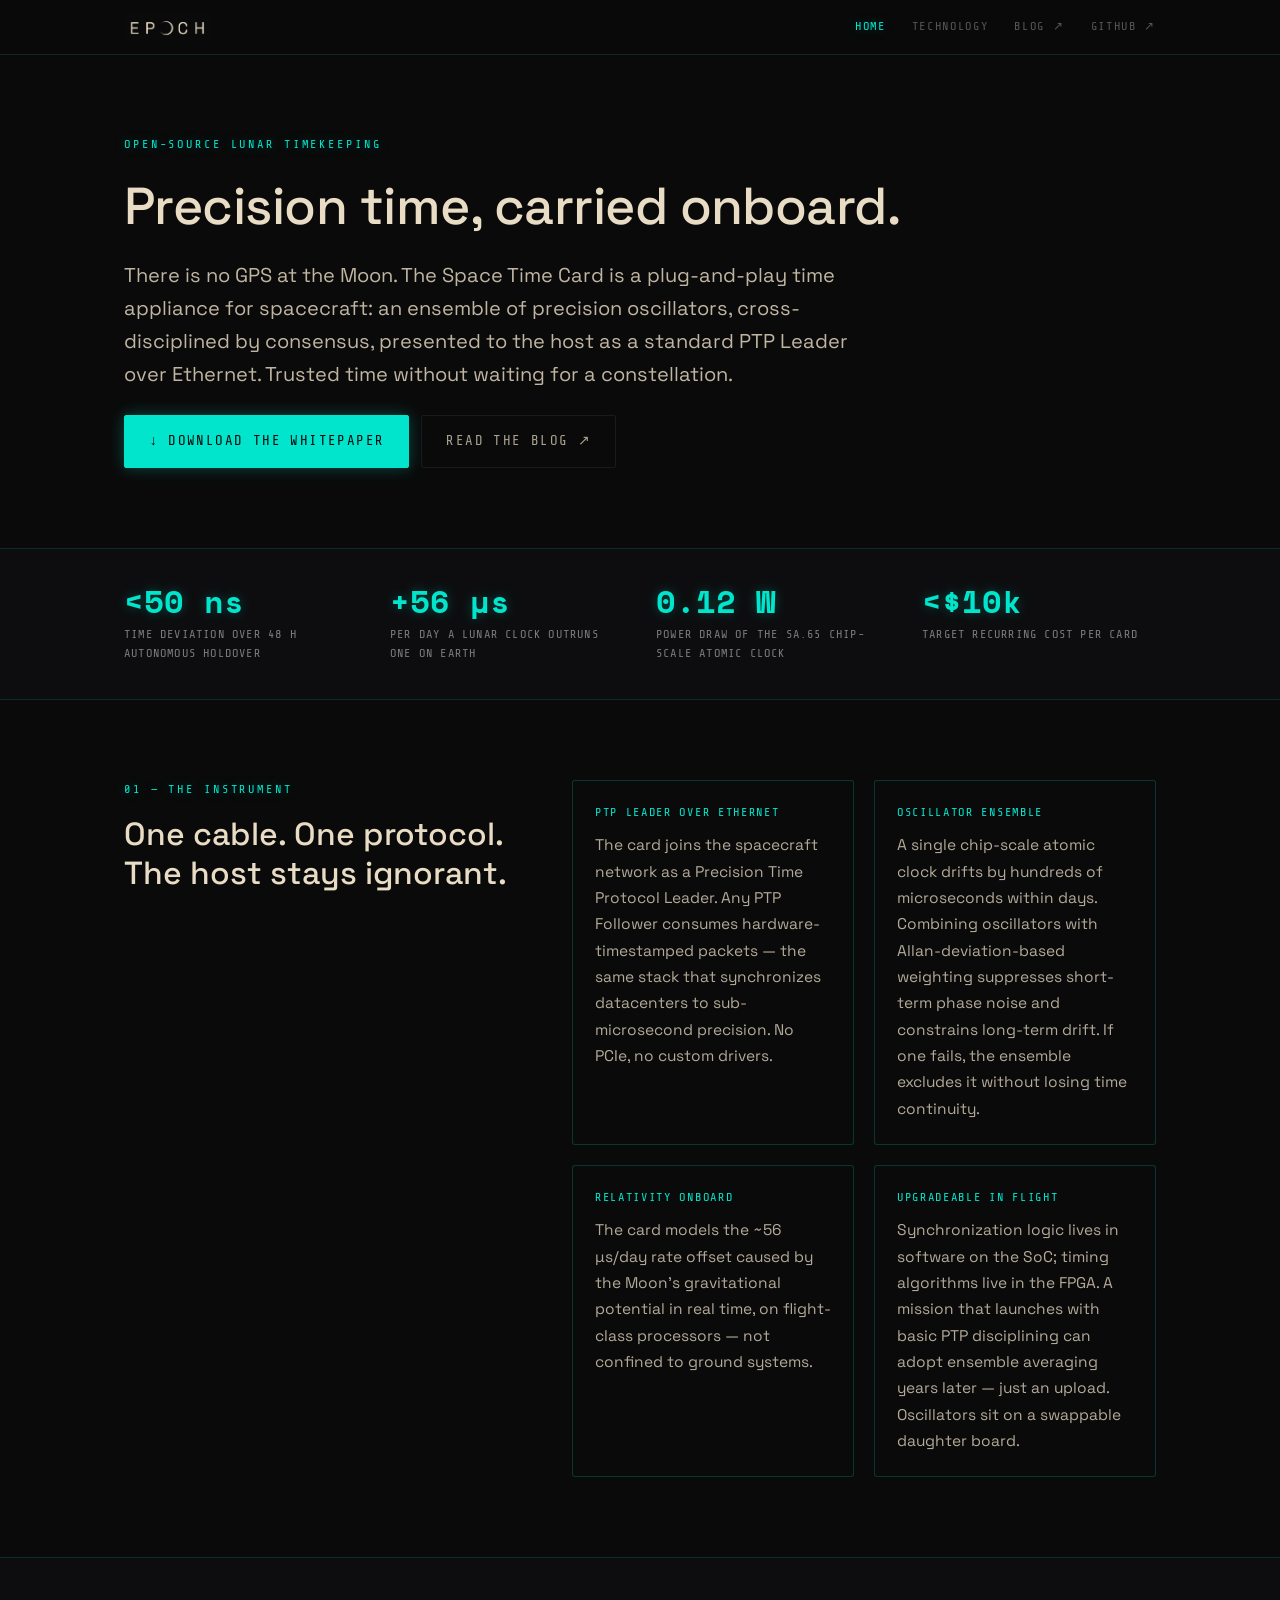
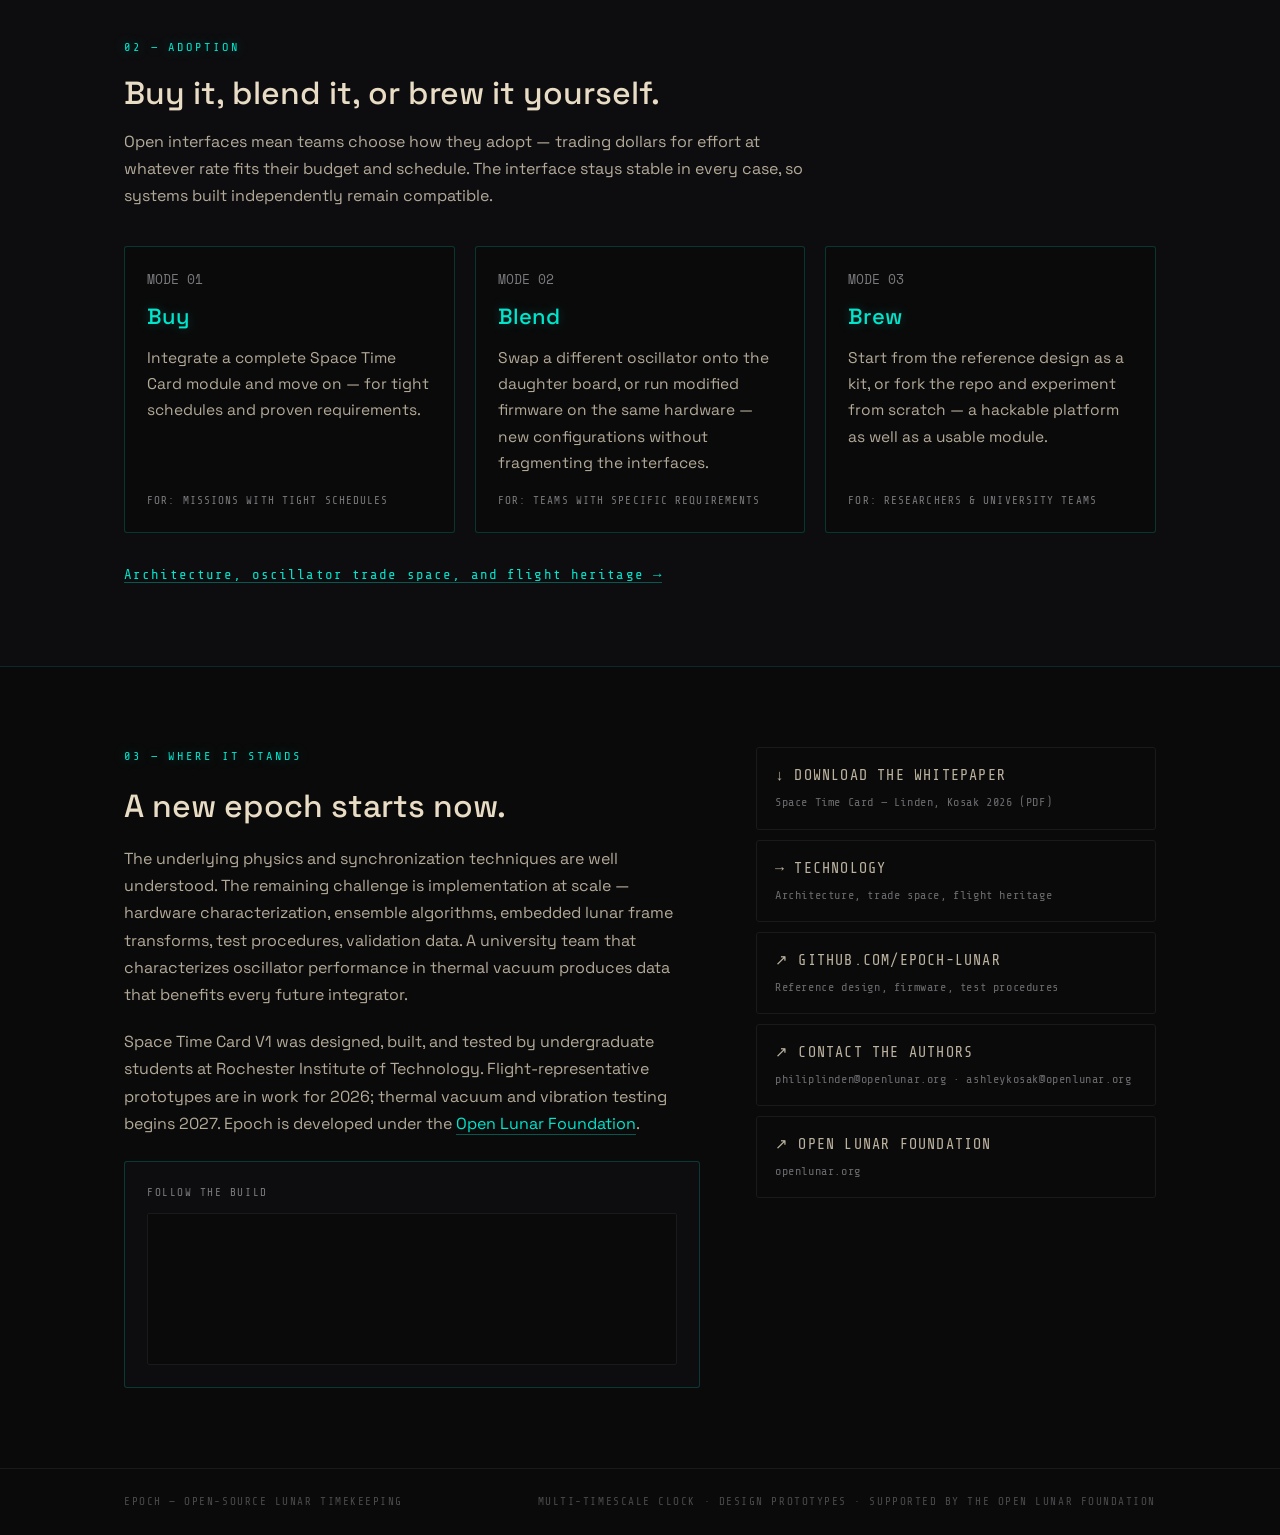
==== frontend/index.html @ 33c8939a "BACKEND: remove backend for now" ====
<!doctype html>
<html lang="en">
    <head>
        <meta charset="UTF-8" />
        <meta name="viewport" content="width=device-width, initial-scale=1.0" />
        <title>EPOCH — Open-Source Lunar Timekeeping</title>
        <meta
            name="description"
            content="Precision timing infrastructure for lunar and cislunar missions. The Space Time Card is a plug-and-play time appliance for spacecraft — open hardware, open firmware."
        />
        <meta property="og:title" content="EPOCH — Open-Source Lunar Timekeeping" />
        <meta
            property="og:description"
            content="Precision timing infrastructure for lunar and cislunar missions. Open hardware, open firmware."
        />
        <meta property="og:type" content="website" />
        <meta property="og:url" content="https://epochlunar.com/" />
        <meta property="og:image" content="https://epochlunar.com/social-card.png" />
        <meta name="twitter:card" content="summary_large_image" />
        <link rel="canonical" href="https://epochlunar.com/" />
        <link rel="icon" type="image/svg+xml" href="logo-o.svg" />
        <link rel="icon" type="image/png" href="mark.png" />

        <link rel="preconnect" href="https://fonts.googleapis.com" />
        <link rel="preconnect" href="https://fonts.gstatic.com" crossorigin />
        <link
            href="https://fonts.googleapis.com/css2?family=Share+Tech+Mono&family=Space+Grotesk:wght@300;400;500;600;700&family=Space+Mono:wght@400;700&display=swap"
            rel="stylesheet"
        />
        <link rel="stylesheet" href="ds.css" />
    </head>
    <body class="epoch">
        <!-- ============ HEADER ============ -->
        <header class="site-header">
            <div class="wrap">
                <a class="site-logo" href="#top">
                    <img src="epoch_logo.png" alt="EPOCH" width="377" height="113" />
                </a>
                <nav class="site-nav">
                    <a href="index.html" class="is-current">Home</a>
                    <a href="technology.html">Technology</a>
                    <a href="https://epochlunar.substack.com" target="_blank" rel="noopener">Blog ↗</a>
                    <a href="https://github.com/epoch-lunar" target="_blank" rel="noopener">GitHub ↗</a>
                </nav>
            </div>
        </header>

        <main id="top">
            <!-- ============ HERO ============ -->
            <section class="section">
                <div class="wrap">
                    <div class="hero-copy">
                        <div class="eyebrow">Open-source lunar timekeeping</div>
                        <h1 class="h1">Precision time, carried onboard.</h1>
                        <p class="lede">
                            There is no GPS at the Moon. The Space Time Card is a plug-and-play
                            time appliance for spacecraft: an ensemble of precision oscillators,
                            cross-disciplined by consensus, presented to the host as a standard
                            PTP Leader over Ethernet. Trusted time without waiting for a
                            constellation.
                        </p>
                        <div class="btn-row">
                            <a class="btn btn-primary" href="space-time-card-whitepaper.pdf" download>
                                ↓ Download the whitepaper
                            </a>
                            <a class="btn" href="https://epochlunar.substack.com" target="_blank" rel="noopener">
                                Read the blog ↗
                            </a>
                        </div>
                    </div>
                </div>
            </section>

            <!-- ============ SPEC STRIP ============ -->
            <section class="section-rule section-fill" style="border-bottom: 1px solid var(--vfd-hairline);">
                <div class="wrap spec-strip">
                    <div class="spec">
                        <span class="spec-val">&lt;50 ns</span>
                        <span class="spec-label">Time deviation over 48 h autonomous holdover</span>
                    </div>
                    <div class="spec">
                        <span class="spec-val">+56 µs</span>
                        <span class="spec-label">Per day a lunar clock outruns one on Earth</span>
                    </div>
                    <div class="spec">
                        <span class="spec-val">0.12 W</span>
                        <span class="spec-label">Power draw of the SA.65 chip-scale atomic clock</span>
                    </div>
                    <div class="spec">
                        <span class="spec-val">&lt;$10k</span>
                        <span class="spec-label">Target recurring cost per card</span>
                    </div>
                </div>
            </section>

            <!-- ============ HOW IT WORKS ============ -->
            <section class="section">
                <div class="wrap split">
                    <div style="display: flex; flex-direction: column; gap: 16px;">
                        <div class="eyebrow">01 — The instrument</div>
                        <h2 class="h2">One cable. One protocol. The host stays ignorant.</h2>
                    </div>
                    <div class="card-grid card-grid-2">
                        <div class="card">
                            <span class="card-tag">PTP Leader over Ethernet</span>
                            <p>
                                The card joins the spacecraft network as a Precision Time Protocol
                                Leader. Any PTP Follower consumes hardware-timestamped packets —
                                the same stack that synchronizes datacenters to sub-microsecond
                                precision. No PCIe, no custom drivers.
                            </p>
                        </div>
                        <div class="card">
                            <span class="card-tag">Oscillator ensemble</span>
                            <p>
                                A single chip-scale atomic clock drifts by hundreds of microseconds
                                within days. Combining oscillators with Allan-deviation-based
                                weighting suppresses short-term phase noise and constrains
                                long-term drift. If one fails, the ensemble excludes it without
                                losing time continuity.
                            </p>
                        </div>
                        <div class="card">
                            <span class="card-tag">Relativity onboard</span>
                            <p>
                                The card models the ~56 µs/day rate offset caused by the Moon's
                                gravitational potential in real time, on flight-class processors —
                                not confined to ground systems.
                            </p>
                        </div>
                        <div class="card">
                            <span class="card-tag">Upgradeable in flight</span>
                            <p>
                                Synchronization logic lives in software on the SoC; timing
                                algorithms live in the FPGA. A mission that launches with basic PTP
                                disciplining can adopt ensemble averaging years later — just an
                                upload. Oscillators sit on a swappable daughter board.
                            </p>
                        </div>
                    </div>
                </div>
            </section>

            <!-- ============ ADOPT ============ -->
            <section class="section section-rule section-fill">
                <div class="wrap">
                    <div style="display: flex; flex-direction: column; gap: 16px; max-width: 860px;">
                        <div class="eyebrow">02 — Adoption</div>
                        <h2 class="h2">Buy it, blend it, or brew it yourself.</h2>
                        <p class="body">
                            Open interfaces mean teams choose how they adopt — trading dollars for
                            effort at whatever rate fits their budget and schedule. The interface
                            stays stable in every case, so systems built independently remain
                            compatible.
                        </p>
                    </div>
                    <div class="card-grid card-grid-3" style="margin-top: 36px;">
                        <div class="card">
                            <span class="card-num">MODE 01</span>
                            <h3 class="card-title-accent">Buy</h3>
                            <p>Integrate a complete Space Time Card module and move on — for tight schedules and proven requirements.</p>
                            <span class="card-foot">For: missions with tight schedules</span>
                        </div>
                        <div class="card">
                            <span class="card-num">MODE 02</span>
                            <h3 class="card-title-accent">Blend</h3>
                            <p>Swap a different oscillator onto the daughter board, or run modified firmware on the same hardware — new configurations without fragmenting the interfaces.</p>
                            <span class="card-foot">For: teams with specific requirements</span>
                        </div>
                        <div class="card">
                            <span class="card-num">MODE 03</span>
                            <h3 class="card-title-accent">Brew</h3>
                            <p>Start from the reference design as a kit, or fork the repo and experiment from scratch — a hackable platform as well as a usable module.</p>
                            <span class="card-foot">For: researchers &amp; university teams</span>
                        </div>
                    </div>
                    <div style="margin-top: 28px;">
                        <a class="inline" href="technology.html" style="font-family: var(--font-ui); font-size: 14px; letter-spacing: 0.08em;">
                            Architecture, oscillator trade space, and flight heritage →
                        </a>
                    </div>
                </div>
            </section>

            <!-- ============ CONTRIBUTE / SUBSCRIBE ============ -->
            <section class="section section-rule">
                <div class="wrap" style="display: grid; grid-template-columns: 1fr 400px; gap: 56px; align-items: start;" id="contribute-grid">
                    <div style="display: flex; flex-direction: column; gap: 20px;">
                        <div class="eyebrow">03 — Where it stands</div>
                        <h2 class="h2">A new epoch starts now.</h2>
                        <p class="body">
                            The underlying physics and synchronization techniques are well
                            understood. The remaining challenge is implementation at scale —
                            hardware characterization, ensemble algorithms, embedded lunar frame
                            transforms, test procedures, validation data. A university team that
                            characterizes oscillator performance in thermal vacuum produces data
                            that benefits every future integrator.
                        </p>
                        <p class="body">
                            Space Time Card V1 was designed, built, and tested by undergraduate
                            students at Rochester Institute of Technology. Flight-representative
                            prototypes are in work for 2026; thermal vacuum and vibration testing
                            begins 2027. Epoch is developed under the
                            <a class="inline" href="https://openlunar.org" target="_blank" rel="noopener">Open Lunar Foundation</a>.
                        </p>

                        <div class="subscribe" style="margin-top: 4px;">
                            <span class="instrument-label">Follow the build</span>
                            <div class="subscribe-embed">
                                <iframe
                                    src="https://epochlunar.substack.com/embed"
                                    height="150"
                                    scrolling="no"
                                    title="Subscribe to the EPOCH newsletter"
                                    loading="lazy"
                                ></iframe>
                            </div>
                        </div>
                    </div>

                    <div class="linkcards">
                        <a class="linkcard" href="space-time-card-whitepaper.pdf" download style="--accent-color: var(--vfd);">
                            <span class="linkcard-action">↓ Download the whitepaper</span>
                            <span class="linkcard-sub">Space Time Card — Linden, Kosak 2026 (PDF)</span>
                        </a>
                        <a class="linkcard" href="technology.html" style="--accent-color: var(--vfd);">
                            <span class="linkcard-action">→ Technology</span>
                            <span class="linkcard-sub">Architecture, trade space, flight heritage</span>
                        </a>
                        <a class="linkcard" href="https://github.com/epoch-lunar" target="_blank" rel="noopener" style="--accent-color: var(--tai-green);">
                            <span class="linkcard-action">↗ github.com/epoch-lunar</span>
                            <span class="linkcard-sub">Reference design, firmware, test procedures</span>
                        </a>
                        <a class="linkcard" href="mailto:philiplinden@openlunar.org" style="--accent-color: var(--tcb-magenta);">
                            <span class="linkcard-action">↗ Contact the authors</span>
                            <span class="linkcard-sub">philiplinden@openlunar.org · ashleykosak@openlunar.org</span>
                        </a>
                        <a class="linkcard" href="https://openlunar.org" target="_blank" rel="noopener" style="--accent-color: var(--amber);">
                            <span class="linkcard-action">↗ Open Lunar Foundation</span>
                            <span class="linkcard-sub">openlunar.org</span>
                        </a>
                    </div>
                </div>
            </section>
        </main>

        <!-- ============ FOOTER ============ -->
        <footer class="site-footer">
            <div class="wrap">
                <span>EPOCH — Open-source lunar timekeeping</span>
                <span>
                    <a href="prototypes/multi-timescale-clock.html">Multi-timescale clock</a> ·
                    <a href="prototypes/">Design prototypes</a> ·
                    Supported by the
                    <a href="https://openlunar.org" target="_blank" rel="noopener">Open Lunar Foundation</a>
                </span>
            </div>
        </footer>

        <style>
            .hero-copy {
                display: flex;
                flex-direction: column;
                gap: 24px;
                /* No max-width here. `ch` resolves against this div's 16px
                   font-size, so 62ch was ~500px — it strangled the 52px h1
                   into three lines. The .lede sets its own 56ch measure. */
            }
            @media (max-width: 900px) {
                #contribute-grid {
                    grid-template-columns: 1fr !important;
                    gap: 36px !important;
                }
            }
        </style>
    </body>
</html>
---- frontend/ds.css ----
/* ============================================================
   ds.css — EPOCH design system, web build.
   Ported from the Claude Design project
   "epoch-lunar-timekeeping-design-system-b9dfb7e1".

   Source of truth: docs/brand.md. Screen mode only (VFD/CRT
   phosphor on near-black). Fonts come from CDNs rather than the
   local .ttf bundle so the pages stay deployable on Pages.

   Used by: index.html (landing), technology.html (detail).
   Not used by: prototypes/ — those keep styles.css.

   Phosphor glow alphas are dialled to 85% of the design-system
   reference values; the originals bloomed too hard on real displays.
   ============================================================ */

/* ---- Segment fonts ---- */

/* ============================================================
   TOKENS — from tokens/colors.css + tokens/typography.css
   ============================================================ */
:root {
    /* structural */
    --bg: #0a0a0a;
    --surface: #0d0d0f;
    --housing: #1a1a1c;
    --cream: #e9dcc5;
    --dim: #555558;

    /* VFD hero accent */
    --vfd: #00e5cc;
    --vfd-dim: #00251f;
    --vfd-ghost: rgba(0, 229, 204, 0.1);
    --vfd-glow-inner: rgba(0, 229, 204, 0.34);
    --vfd-glow-outer: rgba(0, 229, 204, 0.128);
    --vfd-border: rgba(0, 229, 204, 0.2);
    --vfd-hairline: rgba(0, 229, 204, 0.14);

    /* status hierarchy */
    --amber: #ffaa00;
    --warning: #ff2255;
    --tai-green: #33ff66;
    --tcb-magenta: #cc66ff;

    /* type stacks */
    --font-ui: "Share Tech Mono", monospace;
    --font-body: "Space Grotesk", sans-serif;
    --font-data: "Space Mono", monospace;

    /* geometry */
    --radius-sm: 1px;
    --radius-md: 2px;
    --radius-lg: 3px;
    --radius-xl: 6px;
    --page-max: 1080px;
}

/* ============================================================
   BASE
   ============================================================ */
*,
*::before,
*::after {
    box-sizing: border-box;
    margin: 0;
    padding: 0;
}

html {
    scroll-behavior: smooth;
    /* offset for the sticky header when jumping to an anchor */
    scroll-padding-top: 72px;
}

body.epoch {
    background: var(--bg);
    color: var(--cream);
    font-family: var(--font-body);
    font-size: 16px;
    line-height: 1.6;
    -webkit-font-smoothing: antialiased;
    animation: epoch-screen-on 0.8s ease-out;
}

@keyframes epoch-screen-on {
    0% { opacity: 0; }
    20% { opacity: 0.8; }
    35% { opacity: 0.3; }
    55% { opacity: 0.9; }
    70% { opacity: 0.5; }
    100% { opacity: 1; }
}

@media (prefers-reduced-motion: reduce) {
    * {
        animation: none !important;
        scroll-behavior: auto;
    }
}

/* ============================================================
   LAYOUT
   ============================================================ */
.wrap {
    max-width: var(--page-max);
    margin: 0 auto;
    padding-left: 24px;
    padding-right: 24px;
    width: 100%;
}

.section {
    padding: 80px 0;
}
.section-sm {
    padding: 56px 0;
}
.section-rule {
    border-top: 1px solid var(--vfd-hairline);
}
.section-fill {
    background: var(--surface);
}

@media (max-width: 640px) {
    .section {
        padding: 52px 0;
    }
    .section-sm {
        padding: 40px 0;
    }
}

/* Two-column section: heading left, content right.
   Left column is 400px, not 320 — a 32px heading in a 320px column
   wraps three or four times and reads as a stack of fragments. */
.split {
    display: grid;
    grid-template-columns: 400px 1fr;
    gap: 48px;
    align-items: start;
}
@media (max-width: 1040px) {
    .split {
        grid-template-columns: 340px 1fr;
        gap: 40px;
    }
}
@media (max-width: 900px) {
    .split {
        grid-template-columns: 1fr;
        gap: 28px;
    }
}

/* ============================================================
   HEADER / NAV
   ============================================================ */
.site-header {
    position: sticky;
    top: 0;
    z-index: 50;
    background: rgba(10, 10, 10, 0.94);
    border-bottom: 1px solid var(--vfd-hairline);
    backdrop-filter: blur(6px);
}
.site-header .wrap {
    display: flex;
    align-items: center;
    justify-content: space-between;
    gap: 24px;
    padding-top: 14px;
    padding-bottom: 14px;
}
.site-logo {
    display: flex;
    align-items: center;
    text-decoration: none;
    flex-shrink: 0;
}
.site-logo img {
    /* Source is 377×113. Without width:auto the HTML width attribute wins and
       the mark stretches to full natural width at 26px tall. */
    height: 26px;
    width: auto;
    display: block;
}
.site-nav {
    display: flex;
    align-items: center;
    flex-wrap: wrap;
    gap: 26px;
    font-family: var(--font-ui);
    font-size: 12px;
    letter-spacing: 0.14em;
    text-transform: uppercase;
}
.site-nav a {
    color: var(--dim);
    text-decoration: none;
    transition: color 0.15s ease-out, text-shadow 0.15s ease-out;
}
.site-nav a:hover {
    color: var(--vfd);
    text-shadow: 0 0 12px rgba(0, 229, 204, 0.34);
}
.site-nav a.is-current {
    color: var(--vfd);
    text-shadow: 0 0 12px rgba(0, 229, 204, 0.34);
}
@media (max-width: 760px) {
    .site-header .wrap {
        flex-direction: column;
        align-items: flex-start;
        gap: 12px;
    }
    .site-nav {
        gap: 18px;
        font-size: 11px;
    }
}

/* ============================================================
   TYPE
   ============================================================ */
.eyebrow {
    font-family: var(--font-ui);
    font-size: 12px;
    letter-spacing: 0.24em;
    text-transform: uppercase;
    color: var(--vfd);
    text-shadow: 0 0 12px rgba(0, 229, 204, 0.34);
}

/* Headings use text-wrap: balance, not pretty. `pretty` is the prose
   algorithm — it only trims a last-line orphan and gives up on short
   blocks, which is how "flew." ended up alone. `balance` evens every
   line of a short block, so a two-line heading splits near the middle. */
.h1 {
    font-family: var(--font-body);
    font-weight: 500;
    font-size: clamp(36px, 5.4vw, 52px);
    line-height: 1.1;
    letter-spacing: -0.01em;
    color: var(--cream);
    text-wrap: pretty; /* fallback — kept by engines that don't parse `balance` */
    text-wrap: balance;
}

.h2 {
    font-family: var(--font-body);
    font-weight: 500;
    font-size: clamp(26px, 3.4vw, 32px);
    line-height: 1.2;
    color: var(--cream);
    text-wrap: pretty; /* fallback — kept by engines that don't parse `balance` */
    text-wrap: balance;
}

.lede {
    font-size: clamp(17px, 2vw, 20px);
    line-height: 1.65;
    color: rgba(233, 220, 197, 0.82);
    max-width: 56ch;
    text-wrap: pretty;
}

.body {
    font-size: 16px;
    line-height: 1.7;
    color: rgba(233, 220, 197, 0.76);
    max-width: 68ch;
    text-wrap: pretty;
}

.caption {
    font-family: var(--font-ui);
    font-size: 11px;
    letter-spacing: 0.1em;
    color: #4a4a4c;
}

a.inline {
    color: var(--vfd);
    text-decoration: none;
    border-bottom: 1px solid rgba(0, 229, 204, 0.35);
}
a.inline:hover {
    text-shadow: 0 0 10px rgba(0, 229, 204, 0.383);
    border-bottom-color: var(--vfd);
}

/* ============================================================
   BUTTONS
   ============================================================ */
.btn-row {
    display: flex;
    gap: 12px;
    flex-wrap: wrap;
}
.btn {
    display: inline-flex;
    align-items: center;
    justify-content: center;
    font-family: var(--font-ui);
    font-size: 14px;
    letter-spacing: 0.1em;
    text-transform: uppercase;
    text-decoration: none;
    padding: 14px 24px;
    border-radius: var(--radius-md);
    border: 1px solid var(--housing);
    background: transparent;
    color: rgba(233, 220, 197, 0.72);
    transition: all 0.15s ease-out;
}
.btn:hover {
    color: var(--vfd);
    border-color: var(--vfd);
    box-shadow: inset 0 0 16px rgba(0, 229, 204, 0.102);
}
.btn-primary {
    color: #0a0a0a;
    background: var(--vfd);
    border-color: var(--vfd);
    box-shadow: 0 0 16px rgba(0, 229, 204, 0.297);
}
.btn-primary:hover {
    color: #0a0a0a;
    background: var(--vfd);
    box-shadow: 0 0 28px rgba(0, 229, 204, 0.468);
}
@media (max-width: 480px) {
    .btn {
        width: 100%;
    }
}

/* ============================================================
   SPEC STRIP
   ============================================================ */
.spec-strip {
    display: grid;
    grid-template-columns: repeat(4, 1fr);
    gap: 32px;
    padding-top: 36px;
    padding-bottom: 36px;
}
@media (max-width: 900px) {
    .spec-strip {
        grid-template-columns: repeat(2, 1fr);
        gap: 26px;
    }
}
.spec {
    display: flex;
    flex-direction: column;
    gap: 8px;
}
.spec-val {
    font-family: var(--font-data);
    font-weight: 700;
    font-size: clamp(26px, 3.4vw, 32px);
    line-height: 1;
    color: var(--vfd);
    text-shadow: 0 0 12px rgba(0, 229, 204, 0.297);
}
.spec-label {
    font-family: var(--font-ui);
    font-size: 12px;
    letter-spacing: 0.1em;
    line-height: 1.6;
    text-transform: uppercase;
    color: #7a7a7e;
}

/* ============================================================
   PANEL CARDS
   ============================================================ */
.card-grid {
    display: grid;
    gap: 20px;
}
.card-grid-2 {
    grid-template-columns: 1fr 1fr;
}
.card-grid-3 {
    grid-template-columns: repeat(3, 1fr);
}
@media (max-width: 820px) {
    .card-grid-2,
    .card-grid-3 {
        grid-template-columns: 1fr;
    }
}
.card {
    border: 1px solid var(--vfd-border);
    border-radius: var(--radius-lg);
    background: var(--bg);
    padding: 22px;
    display: flex;
    flex-direction: column;
    gap: 10px;
}
.card-tag {
    font-family: var(--font-ui);
    font-size: 12px;
    letter-spacing: 0.14em;
    text-transform: uppercase;
    color: var(--vfd);
}
.card-num {
    font-family: var(--font-data);
    font-size: 13px;
    color: #7a7a7e;
}
.card-title-accent {
    font-family: var(--font-body);
    font-weight: 500;
    font-size: 22px;
    color: var(--vfd);
    text-shadow: 0 0 12px rgba(0, 229, 204, 0.255);
}
.card p {
    font-size: 15.5px;
    line-height: 1.7;
    color: rgba(233, 220, 197, 0.76);
}
.card-foot {
    font-family: var(--font-ui);
    font-size: 11px;
    letter-spacing: 0.1em;
    text-transform: uppercase;
    color: #7a7a7e;
    margin-top: auto;
    padding-top: 6px;
}

/* ============================================================
   SMALL CAPS LABEL — used for panel captions on both pages
   ============================================================ */
.instrument-label {
    font-family: var(--font-ui);
    font-size: 11px;
    letter-spacing: 0.14em;
    text-transform: uppercase;
    color: #7a7a7e;
}
/* ============================================================
   LAYER STACK
   ============================================================ */
.stack-cap {
    font-family: var(--font-ui);
    font-size: 10px;
    letter-spacing: 0.14em;
    text-transform: uppercase;
    color: #7a7a7e;
    padding: 0 0 8px 24px;
}
.layer {
    display: grid;
    grid-template-columns: 180px 1fr;
    border: 1px solid var(--vfd-border);
    background: var(--surface);
}
.layer:first-of-type {
    border-radius: var(--radius-lg) var(--radius-lg) 0 0;
}
.layer:last-of-type {
    border-radius: 0 0 var(--radius-lg) var(--radius-lg);
}
.layer-id {
    display: flex;
    flex-direction: column;
    gap: 6px;
    padding: 20px;
    border-right: 1px solid var(--vfd-hairline);
}
.layer-id-num {
    font-family: var(--font-data);
    font-size: 12px;
    color: #7a7a7e;
}
.layer-id-name {
    font-family: var(--font-ui);
    font-size: 14px;
    letter-spacing: 0.1em;
    text-transform: uppercase;
    color: var(--vfd);
    text-shadow: 0 0 12px rgba(0, 229, 204, 0.255);
}
.layer-body {
    padding: 20px;
    display: flex;
    flex-direction: column;
    gap: 6px;
}
.layer-body strong {
    font-family: var(--font-body);
    font-weight: 500;
    font-size: 17px;
    color: var(--cream);
}
.layer-body span {
    font-size: 15px;
    line-height: 1.65;
    color: rgba(233, 220, 197, 0.72);
}
.layer-link {
    display: flex;
    align-items: center;
    padding: 6px 0 6px 24px;
    margin-left: 90px;
    border-left: 1px dashed rgba(0, 229, 204, 0.25);
    font-family: var(--font-ui);
    font-size: 10px;
    letter-spacing: 0.14em;
    text-transform: uppercase;
    color: #4a4a4c;
}
@media (max-width: 620px) {
    .layer {
        grid-template-columns: 1fr;
    }
    .layer-id {
        flex-direction: row;
        align-items: baseline;
        gap: 12px;
        border-right: none;
        border-bottom: 1px solid var(--vfd-hairline);
    }
    .layer-link {
        margin-left: 28px;
    }
}

/* ============================================================
   DATA TABLE
   ============================================================ */
.table-wrap {
    overflow-x: auto;
}
.dtable {
    border: 1px solid var(--vfd-border);
    border-radius: var(--radius-lg);
    overflow: hidden;
    min-width: 640px;
}
.drow {
    display: grid;
    grid-template-columns: 1.4fr 1fr 0.7fr 0.7fr 1fr;
    border-bottom: 1px solid var(--housing);
}
.drow:last-child {
    border-bottom: none;
}
.drow > span {
    padding: 14px 16px;
    font-family: var(--font-data);
    font-size: 14px;
    color: rgba(233, 220, 197, 0.72);
}
.drow > span:last-child {
    text-align: right;
}
.drow.head {
    background: var(--surface);
    border-bottom: 1px solid var(--vfd-hairline);
}
.drow.head > span {
    font-family: var(--font-ui);
    font-size: 11px;
    letter-spacing: 0.12em;
    text-transform: uppercase;
    color: #7a7a7e;
    padding: 12px 16px;
}
.drow.hi {
    background: rgba(0, 229, 204, 0.06);
}
.drow.hi > span {
    color: var(--vfd);
    text-shadow: 0 0 10px rgba(0, 229, 204, 0.255);
}

/* ============================================================
   CASE STUDIES
   ============================================================ */
.case {
    display: grid;
    grid-template-columns: 200px 1fr 220px;
    gap: 32px;
    border: 1px solid var(--vfd-border);
    border-radius: var(--radius-lg);
    background: var(--bg);
    padding: 28px;
}
@media (max-width: 900px) {
    .case {
        grid-template-columns: 1fr;
        gap: 18px;
    }
}
.case-id {
    display: flex;
    flex-direction: column;
    gap: 8px;
}
.case-meta {
    font-family: var(--font-data);
    font-size: 12px;
    color: #7a7a7e;
}
.case-name {
    font-family: var(--font-body);
    font-weight: 500;
    font-size: 24px;
    color: var(--cream);
}
.case-sub {
    font-family: var(--font-ui);
    font-size: 11px;
    letter-spacing: 0.1em;
    text-transform: uppercase;
    color: var(--vfd);
}
.case-sub.amber {
    color: var(--amber);
}
.case-body p {
    font-size: 15.5px;
    line-height: 1.7;
    color: rgba(233, 220, 197, 0.76);
    text-wrap: pretty;
}
.case-quote {
    font-size: 14.5px;
    line-height: 1.65;
    color: #8a8a8e;
    border-left: 2px solid var(--amber);
    padding-left: 14px;
    font-style: italic;
    margin-top: 12px;
}
.case-stats {
    display: flex;
    flex-direction: column;
    gap: 10px;
    border-left: 1px solid var(--vfd-hairline);
    padding-left: 20px;
    font-family: var(--font-data);
    font-size: 13px;
    line-height: 1.5;
    color: #7a7a7e;
}
@media (max-width: 900px) {
    .case-stats {
        flex-direction: row;
        flex-wrap: wrap;
        gap: 18px;
        border-left: none;
        border-top: 1px solid var(--vfd-hairline);
        padding-left: 0;
        padding-top: 14px;
    }
}
.case-stats b {
    font-weight: 400;
    color: var(--vfd);
}
.case-stats b.amber {
    color: var(--amber);
}
.case-stats b.warn {
    color: var(--warning);
}

/* ============================================================
   LINK CARDS
   ============================================================ */
.linkcards {
    display: flex;
    flex-direction: column;
    gap: 10px;
}
.linkcard {
    display: flex;
    flex-direction: column;
    gap: 5px;
    border: 1px solid var(--housing);
    border-radius: var(--radius-lg);
    background: var(--bg);
    padding: 16px 18px;
    text-decoration: none;
    transition: all 0.15s ease-out;
}
.linkcard-action {
    font-family: var(--font-ui);
    font-size: 15px;
    letter-spacing: 0.08em;
    text-transform: uppercase;
    color: rgba(233, 220, 197, 0.8);
}
.linkcard-sub {
    font-family: var(--font-ui);
    font-size: 12px;
    letter-spacing: 0.05em;
    color: #6a6a6e;
}
.linkcard:hover {
    border-color: var(--accent-color, var(--vfd));
    box-shadow: inset 0 0 20px rgba(0, 229, 204, 0.068);
}
.linkcard:hover .linkcard-action {
    color: var(--accent-color, var(--vfd));
    text-shadow: 0 0 10px currentColor;
}

/* ============================================================
   SUBSTACK
   ============================================================ */
.subscribe {
    border: 1px solid var(--vfd-border);
    border-radius: var(--radius-lg);
    background: var(--surface);
    padding: 22px;
    display: flex;
    flex-direction: column;
    gap: 12px;
}
.subscribe-embed {
    border: 1px solid var(--housing);
    border-radius: var(--radius-md);
    background: var(--bg);
    overflow: hidden;
}
.subscribe-embed iframe {
    display: block;
    width: 100%;
    border: none;
    filter: brightness(0.9) saturate(0.75);
}

/* ============================================================
   FOOTER
   ============================================================ */
.site-footer {
    border-top: 1px solid var(--housing);
}
.site-footer .wrap {
    display: flex;
    align-items: center;
    justify-content: space-between;
    flex-wrap: wrap;
    gap: 16px;
    padding-top: 24px;
    padding-bottom: 24px;
    font-family: var(--font-ui);
    font-size: 11px;
    letter-spacing: 0.14em;
    text-transform: uppercase;
    color: #4a4a4c;
}
.site-footer a {
    color: #4a4a4c;
    text-decoration: none;
}
.site-footer a:hover {
    color: var(--vfd);
}
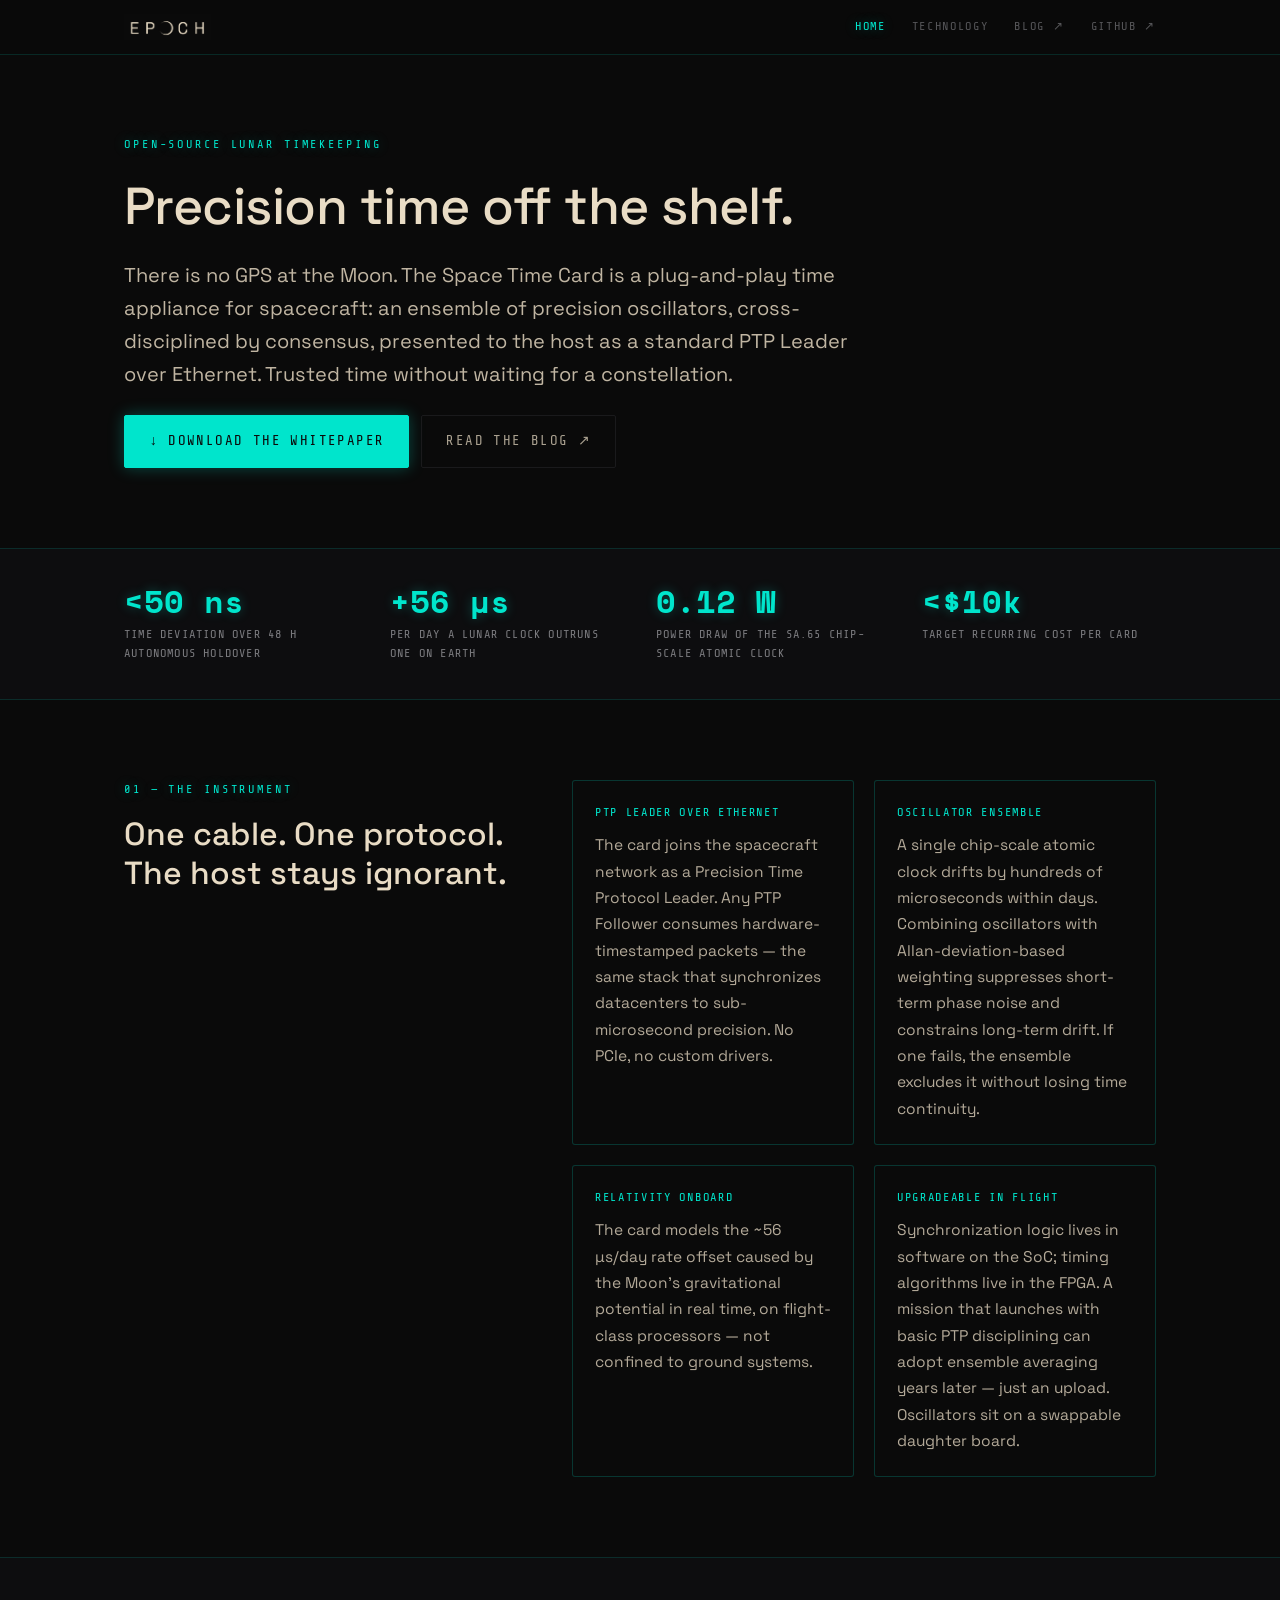
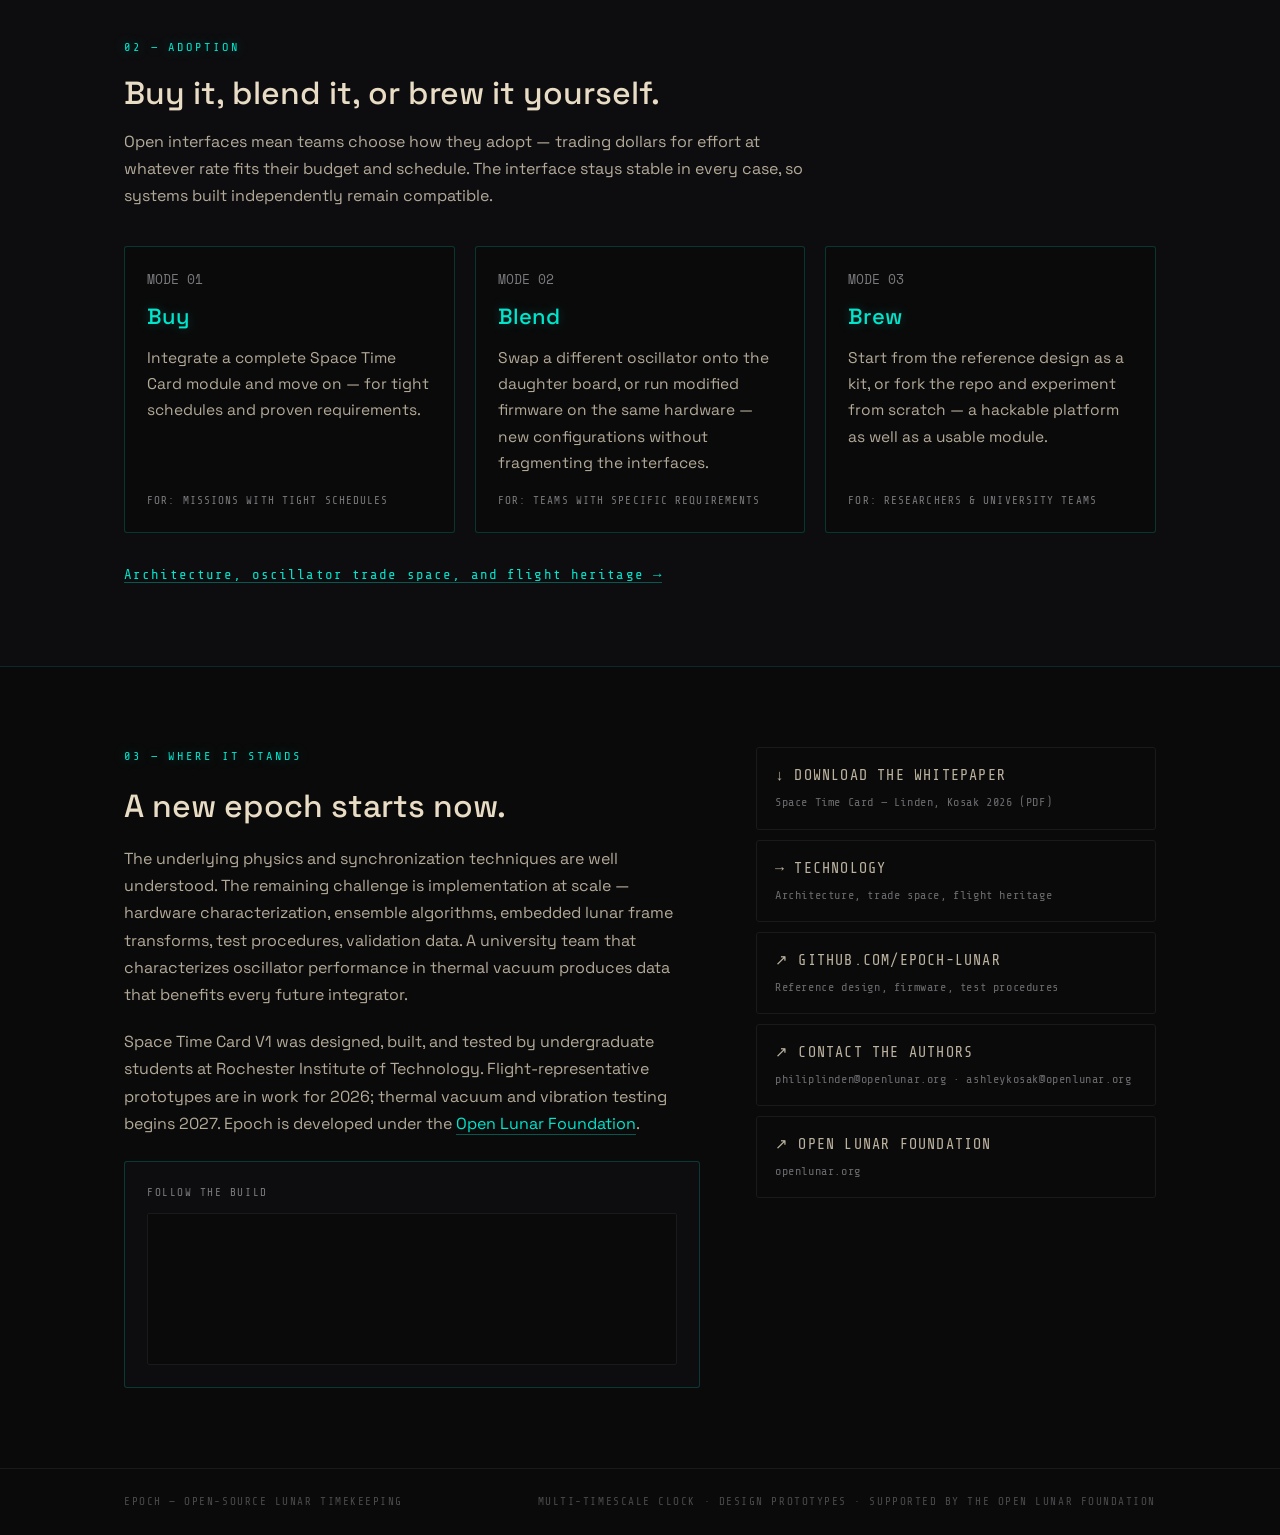
==== commit 3fb4a514: "text: quick edit" ====
--- a/frontend/index.html
+++ b/frontend/index.html
@@ -51,7 +51,7 @@
                 <div class="wrap">
                     <div class="hero-copy">
                         <div class="eyebrow">Open-source lunar timekeeping</div>
-                        <h1 class="h1">Precision time, carried onboard.</h1>
+                        <h1 class="h1">Precision time off the shelf.</h1>
                         <p class="lede">
                             There is no GPS at the Moon. The Space Time Card is a plug-and-play
                             time appliance for spacecraft: an ensemble of precision oscillators,
